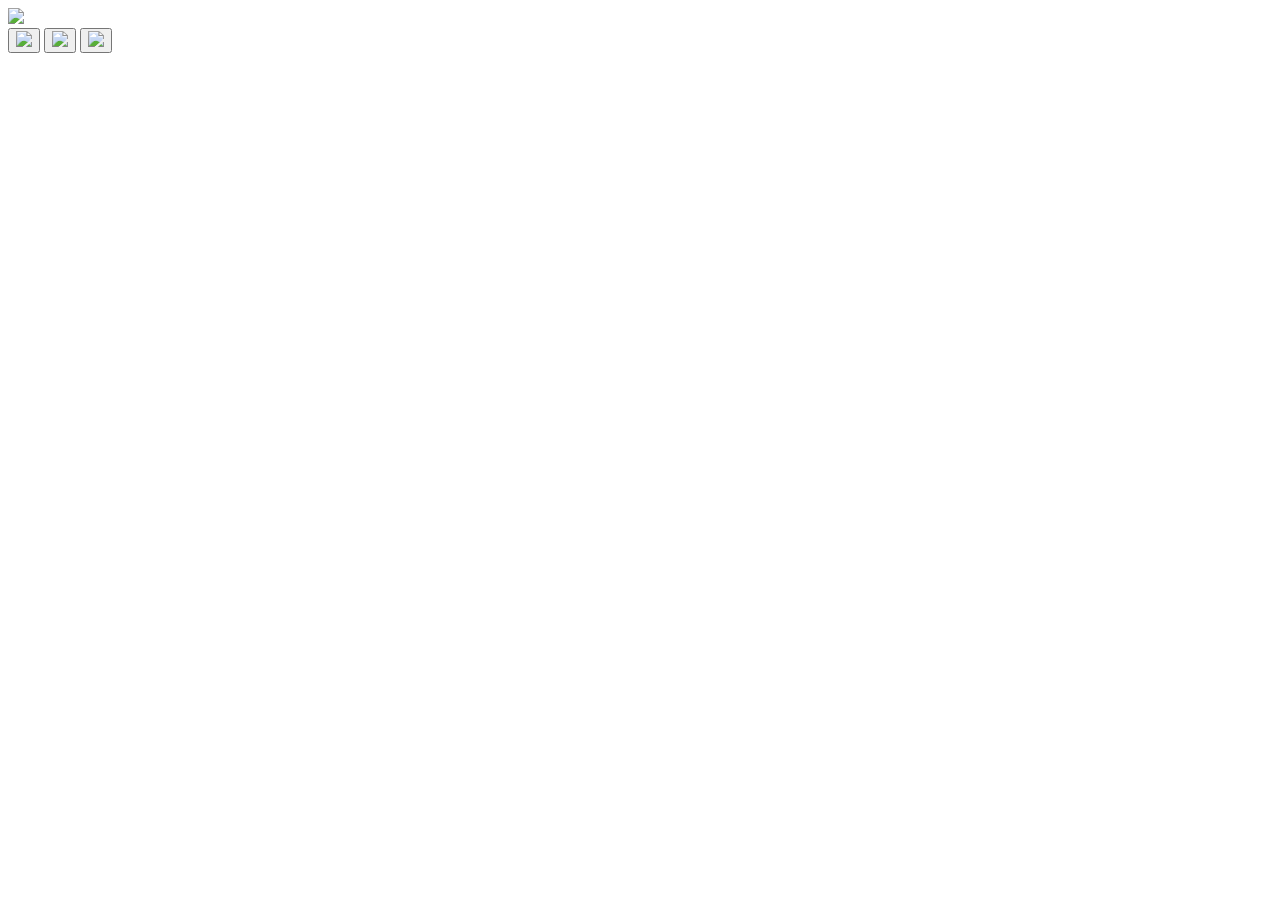
==== FreeCell.html @ 1e7ee0b5 "New project!" ====
<!DOCTYPE html>
<html lang="en">
<head>
	<meta charset="UTF-8">
	<title>FreeCell</title>
	<link rel="stylesheet" href="css/style.css">
	<script src="js/all.js"></script>
  <meta name="viewport" content="width=device-width, user-scalable=no, initial-scale=1.0, maximum-scale=1.0, minimum-scale=1.0">
</head>
<body>
	<div class="wrap">
    <div class="park">
      
    </div>
    <div class="time">
      
    </div>
    <div class="home">
      
    </div>
    <div class="square">
      
    </div>
    <div class="logo"><a href="https://challenge.thef2e.com/user/316?schedule=2898#works-2898" target="blink"><img src="img/icon_logo.png"></a></div>
    <div class="btngroup">
      <button class="undo btn"><img src="img/icon_undo.png"></button>
      <button class="hint btn"><img src="img/icon_hint.png"></button>
      <button class="restart btn"><img src="img/icon_restart.png"></button>
    </div>
  </div>
</body>
</html>
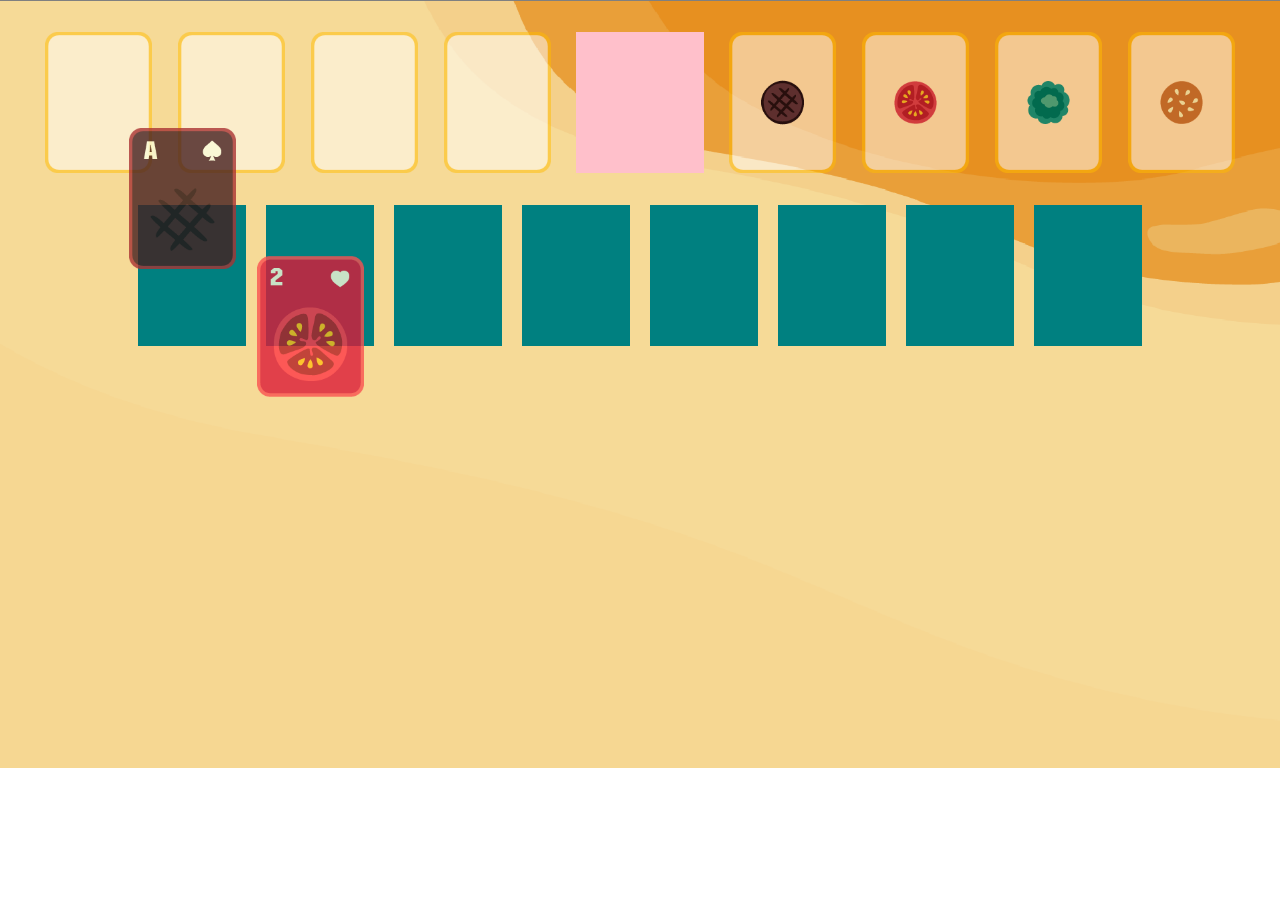
==== commit 53148954: "right on target!" ====
--- a/FreeCell.html
+++ b/FreeCell.html
@@ -7,25 +7,28 @@
 	<script src="js/all.js"></script>
   <meta name="viewport" content="width=device-width, user-scalable=no, initial-scale=1.0, maximum-scale=1.0, minimum-scale=1.0">
 </head>
-<body>
-	<div class="wrap">
-    <div class="park">
-      
-    </div>
-    <div class="time">
-      
-    </div>
-    <div class="home">
-      
-    </div>
-    <div class="square">
-      
-    </div>
-    <div class="logo"><a href="https://challenge.thef2e.com/user/316?schedule=2898#works-2898" target="blink"><img src="img/icon_logo.png"></a></div>
-    <div class="btngroup">
-      <button class="undo btn"><img src="img/icon_undo.png"></button>
-      <button class="hint btn"><img src="img/icon_hint.png"></button>
-      <button class="restart btn"><img src="img/icon_restart.png"></button>
+<body onmousedown="boardMouseDown(event)" onmousemove="boardMouseMove(event)" onmouseup="boradMouseUp(event)">
+	<div class="gameboard">
+    <div id="c1" class="card" onmousedown="cardMouseDown(event)"></div>
+    <div id="c2" class="card" onmousedown="cardMouseDown(event)"></div>
+    <div class="park"></div>
+    <div class="park"></div>
+    <div class="park"></div>
+    <div class="park"></div>
+    <div class="timer"></div>
+    <div id="s0" class="home"></div>
+    <div id="h0" class="home"></div>
+    <div id="d0" class="home"></div>
+    <div id="c0" class="home"></div>
+    <div class="table">
+      <div class="square" onmousedown="return false"></div>
+      <div class="square" onmousedown="return false"></div>
+      <div class="square" onmousedown="return false"></div>
+      <div class="square" onmousedown="return false"></div>
+      <div class="square" onmousedown="return false"></div>
+      <div class="square" onmousedown="return false"></div>
+      <div class="square" onmousedown="return false"></div>
+      <div class="square" onmousedown="return false"></div>
     </div>
   </div>
 </body>
--- a/css/style.css
+++ b/css/style.css
@@ -0,0 +1,153 @@
+html, body, div, span, applet, object, iframe,
+h1, h2, h3, h4, h5, h6, p, blockquote, pre,
+a, abbr, acronym, address, big, cite, code,
+del, dfn, em, img, ins, kbd, q, s, samp,
+small, strike, strong, sub, sup, tt, var,
+b, u, i, center,
+dl, dt, dd, ol, ul, li,
+fieldset, form, label, legend,
+table, caption, tbody, tfoot, thead, tr, th, td,
+article, aside, canvas, details, embed,
+figure, figcaption, footer, header, hgroup,
+menu, nav, output, ruby, section, summary,
+time, mark, audio, video {
+  margin: 0;
+  padding: 0;
+  border: 0;
+  font-size: 100%;
+  font: inherit;
+  vertical-align: baseline; }
+
+/* HTML5 display-role reset for older browsers */
+article, aside, details, figcaption, figure,
+footer, header, hgroup, menu, nav, section {
+  display: block; }
+
+body {
+  line-height: 1; }
+
+ol, ul {
+  list-style: none; }
+
+blockquote, q {
+  quotes: none; }
+
+blockquote:before, blockquote:after,
+q:before, q:after {
+  content: '';
+  content: none; }
+
+table {
+  border-collapse: collapse;
+  border-spacing: 0; }
+
+.gameboard {
+  width: 100%;
+  height: 60vw;
+  padding: 2.5vw;
+  background-color: gray;
+  display: flex;
+  justify-content: space-around;
+  flex-wrap: wrap;
+  align-items: flex-start;
+  box-sizing: border-box;
+  background-image: url(../img/freecell_bg.png);
+  -webkit-background-size: contain;
+  background-size: contain;
+  background-repeat: no-repeat;
+  background-position: center center;
+}
+
+.park {
+  width: 8.5vw;
+  height: 11vw;
+  background-image: url(../card/p.png);
+  -webkit-background-size: contain;
+  background-size: contain;
+  background-repeat: no-repeat;
+  background-position: center center;
+}
+
+.timer {
+  width: 10vw;
+  height: 11vw;
+  background-color: pink;
+}
+
+.home {
+  width: 8.5vw;
+  height: 11vw;
+}
+
+#s0 {
+  background-image: url(../card/s0.png);
+  -webkit-background-size: contain;
+  background-size: contain;
+  background-repeat: no-repeat;
+  background-position: center center;
+}
+
+#h0 {
+  background-image: url(../card/h0.png);
+  -webkit-background-size: contain;
+  background-size: contain;
+  background-repeat: no-repeat;
+  background-position: center center;
+}
+
+#d0 {
+  background-image: url(../card/d0.png);
+  -webkit-background-size: contain;
+  background-size: contain;
+  background-repeat: no-repeat;
+  background-position: center center;
+}
+
+#c0 {
+  background-image: url(../card/c0.png);
+  -webkit-background-size: contain;
+  background-size: contain;
+  background-repeat: no-repeat;
+  background-position: center center;
+}
+
+.table {
+  width: 78.5vw;
+  height: 41.5vw;
+  padding-top: 2.5vw;
+  display: flex;
+  justify-content: space-between;
+}
+
+.square {
+  width: 8.5vw;
+  height: 11vw;
+  background-color: teal;
+}
+
+.card {
+  width: 8.5vw;
+  height: 11vw;
+  opacity: .8;
+  position: absolute;
+}
+
+#c1 {
+  background-image: url(../card/card_01.png);
+  -webkit-background-size: contain;
+  background-size: contain;
+  background-repeat: no-repeat;
+  background-position: center center;
+  top: 10vw;
+  left: 10vw;
+}
+
+#c2 {
+  background-image: url(../card/card_15.png);
+  -webkit-background-size: contain;
+  background-size: contain;
+  background-repeat: no-repeat;
+  background-position: center center;
+  top: 20vw;
+  left: 20vw;
+}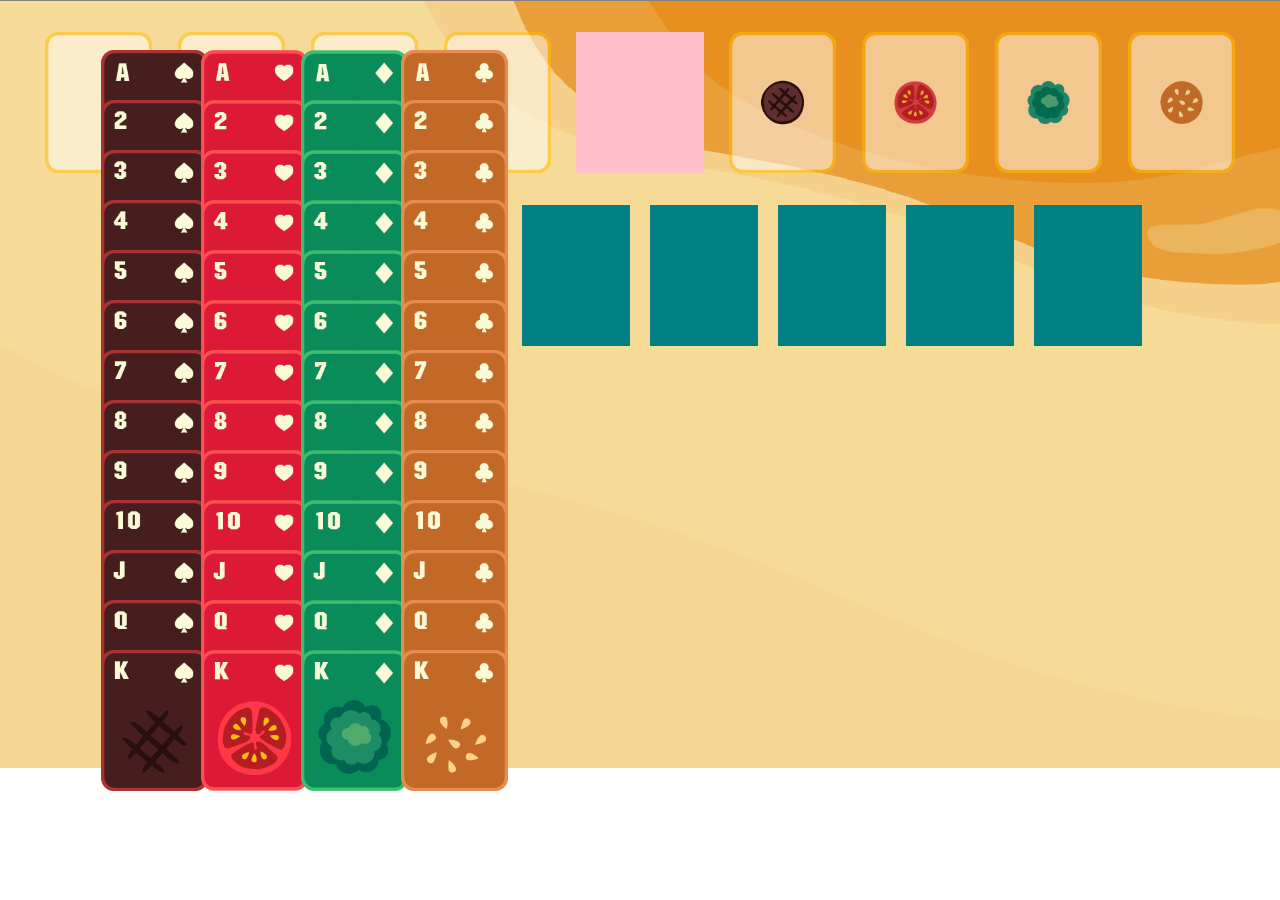
==== commit 451b3af8: "too late!!!" ====
--- a/FreeCell.html
+++ b/FreeCell.html
@@ -9,8 +9,6 @@
 </head>
 <body onmousedown="boardMouseDown(event)" onmousemove="boardMouseMove(event)" onmouseup="boradMouseUp(event)">
 	<div class="gameboard">
-    <div id="c1" class="card" onmousedown="cardMouseDown(event)"></div>
-    <div id="c2" class="card" onmousedown="cardMouseDown(event)"></div>
     <div class="park"></div>
     <div class="park"></div>
     <div class="park"></div>
--- a/css/style.css
+++ b/css/style.css
@@ -128,26 +128,10 @@
 .card {
   width: 8.5vw;
   height: 11vw;
-  opacity: .8;
   position: absolute;
-}
-
-#c1 {
-  background-image: url(../card/card_01.png);
   -webkit-background-size: contain;
   background-size: contain;
   background-repeat: no-repeat;
   background-position: center center;
-  top: 10vw;
-  left: 10vw;
+  /*transition: top 0.2s;*/
 }
-
-#c2 {
-  background-image: url(../card/card_15.png);
-  -webkit-background-size: contain;
-  background-size: contain;
-  background-repeat: no-repeat;
-  background-position: center center;
-  top: 20vw;
-  left: 20vw;
-}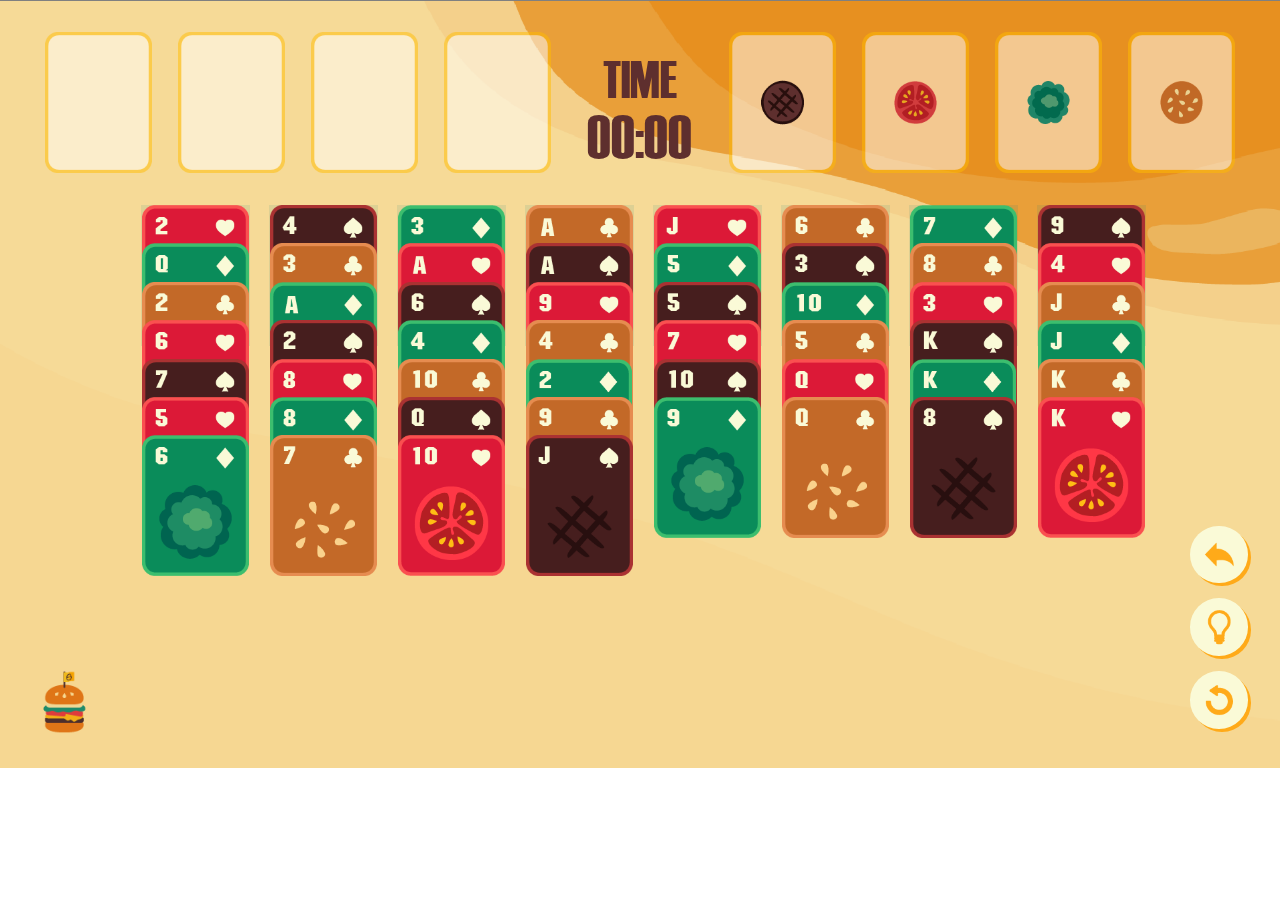
==== commit 9ab0b1e0: "almost done!" ====
--- a/FreeCell.html
+++ b/FreeCell.html
@@ -5,28 +5,45 @@
 	<title>FreeCell</title>
 	<link rel="stylesheet" href="css/style.css">
 	<script src="js/all.js"></script>
-  <meta name="viewport" content="width=device-width, user-scalable=no, initial-scale=1.0, maximum-scale=1.0, minimum-scale=1.0">
 </head>
 <body onmousedown="boardMouseDown(event)" onmousemove="boardMouseMove(event)" onmouseup="boradMouseUp(event)">
 	<div class="gameboard">
-    <div class="park"></div>
-    <div class="park"></div>
-    <div class="park"></div>
-    <div class="park"></div>
-    <div class="timer"></div>
-    <div id="s0" class="home"></div>
+    <div class="up">
+    <div id="p0" class="park"></div>
+    <div id="p1" class="park"></div>
+    <div id="p2" class="park"></div>
+    <div id="p3" class="park"></div>
+    <div class="timer">
+      <h2>TIME</h2>
+      <div id="clock"></div>
+    </div>
     <div id="h0" class="home"></div>
-    <div id="d0" class="home"></div>
-    <div id="c0" class="home"></div>
+    <div id="h1" class="home"></div>
+    <div id="h2" class="home"></div>
+    <div id="h3" class="home"></div>
+    </div>
+    <div class="logo">
+      <a href="https://challenge.thef2e.com/user/316?schedule=2898#works-2898" target="blink"><img src="img/icon_logo.png" alt="logo"></a>
+    </div>
     <div class="table">
-      <div class="square" onmousedown="return false"></div>
-      <div class="square" onmousedown="return false"></div>
-      <div class="square" onmousedown="return false"></div>
-      <div class="square" onmousedown="return false"></div>
-      <div class="square" onmousedown="return false"></div>
-      <div class="square" onmousedown="return false"></div>
-      <div class="square" onmousedown="return false"></div>
-      <div class="square" onmousedown="return false"></div>
+      <div id="s0" class="square" onmousedown="return false"></div>
+      <div id="s1" class="square" onmousedown="return false"></div>
+      <div id="s2" class="square" onmousedown="return false"></div>
+      <div id="s3" class="square" onmousedown="return false"></div>
+      <div id="s4" class="square" onmousedown="return false"></div>
+      <div id="s5" class="square" onmousedown="return false"></div>
+      <div id="s6" class="square" onmousedown="return false"></div>
+      <div id="s7" class="square" onmousedown="return false"></div>
+    </div>
+    <div class="button">
+      <button id="undo"><img src="img/icon_undo.png"></button>
+      <button id="hint"><img src="img/icon_hint.png"></button>
+      <button id="restart"><img src="img/icon_restart.png"></button>
+    </div>
+    <div id="restartwindow">
+      <h2>START A NEW GAME?</h2>
+      <a id="no" href="#">NO</a>
+      <a id="yes" href="#">YES</a>
     </div>
   </div>
 </body>
--- a/css/style.css
+++ b/css/style.css
@@ -41,13 +41,27 @@
   border-collapse: collapse;
   border-spacing: 0; }
 
+@font-face {
+  font-family: Haettenschweiler-Regular;
+  src: local("Haettenschweiler-Regular"),
+    local("Haettenschweiler-Regular"),
+    url(Haettenschweiler-Regular.ttf);
+  font-weight: bold;
+}
+
+body {
+  color: #5E2F2E;
+  font-family: Haettenschweiler-Regular;
+  overflow: hidden;
+}
+
 .gameboard {
   width: 100%;
   height: 60vw;
   padding: 2.5vw;
   background-color: gray;
   display: flex;
-  justify-content: space-around;
+  justify-content: space-between;
   flex-wrap: wrap;
   align-items: flex-start;
   box-sizing: border-box;
@@ -58,6 +72,13 @@
   background-position: center center;
 }
 
+.up {
+  width: 100%;
+  height: 11vw;
+  display: flex;
+  justify-content: space-around;
+}
+
 .park {
   width: 8.5vw;
   height: 11vw;
@@ -71,44 +92,49 @@
 .timer {
   width: 10vw;
   height: 11vw;
-  background-color: pink;
+  display: flex;
+  justify-content: center;
+  align-items: center;
+  flex-wrap: wrap;
+}
+
+.timer h2 {
+  text-align: center;
+  font-size: 4.1vw;
+  font-weight: bold;
+  padding-top: 1.5vw;
+}
+
+#clock {
+  text-align: center;
+  font-size: 4.8vw;
+  font-weight: bold;
+  padding-bottom: 2vw;
 }
 
 .home {
   width: 8.5vw;
   height: 11vw;
-}
-
-#s0 {
+  -webkit-background-size: contain;
+  background-size: contain;
+  background-repeat: no-repeat;
+  background-position: center center;
+}
+
+#h0 {
   background-image: url(../card/s0.png);
-  -webkit-background-size: contain;
-  background-size: contain;
-  background-repeat: no-repeat;
-  background-position: center center;
-}
-
-#h0 {
+}
+
+#h1 {
   background-image: url(../card/h0.png);
-  -webkit-background-size: contain;
-  background-size: contain;
-  background-repeat: no-repeat;
-  background-position: center center;
-}
-
-#d0 {
+}
+
+#h2 {
   background-image: url(../card/d0.png);
-  -webkit-background-size: contain;
-  background-size: contain;
-  background-repeat: no-repeat;
-  background-position: center center;
-}
-
-#c0 {
+}
+
+#h3 {
   background-image: url(../card/c0.png);
-  -webkit-background-size: contain;
-  background-size: contain;
-  background-repeat: no-repeat;
-  background-position: center center;
 }
 
 .table {
@@ -123,6 +149,7 @@
   width: 8.5vw;
   height: 11vw;
   background-color: teal;
+  opacity: .1;
 }
 
 .card {
@@ -135,3 +162,90 @@
   background-position: center center;
   /*transition: top 0.2s;*/
 }
+
+.logo {
+  -ms-align-self: flex-end;
+  align-self: flex-end;
+}
+
+.logo img {  
+  width: 5vw;
+  height: 5vw;
+}
+
+.button {
+  width: 4.5vw;
+  height: 17vw;
+  -ms-align-self: flex-end;
+  align-self: flex-end;
+  display: flex;
+  flex-direction: column;
+  justify-content: space-around;
+}
+
+.button button {
+  width: 4.5vw;
+  height: 4.5vw;
+  border-radius: 50%;
+  border: none;
+  background-color: #FAFAD7;
+  display: inline-block;
+  cursor: pointer;
+  box-sizing: border-box;
+  box-shadow: 3px 3px #FFAA19;
+}
+
+.button button:active {
+  box-shadow: 0 0 0 1px rgba(255,170,25, 0.15) inset, 0 0 6px rgba(255,170,25, 0.20) inset;
+}
+
+.button button>img:active {
+  transform: translateY(-.1vw);
+}
+
+.button img {
+  width: 3vw;
+  height: 3vw;
+  text-align: center;
+  vertical-align: middle;
+}
+
+#restartwindow {
+  display: none;
+  width: 42vw;
+  height: 21vw;
+  z-index: 100;
+  background-color: #FAFAD7;
+  border: 5px solid #FFBC00;
+  border-radius: 50px;
+  font-size: 4.1vw;
+  justify-content: space-around;
+  align-items: center;
+  flex-wrap: wrap;
+}
+
+#restartwindow h2 {
+  width: 100%;
+  text-align: center;
+  padding-top: 3.5vw;
+}
+
+#restartwindow a {
+  text-decoration: none;
+}
+
+#no {
+  color: #FA5050;
+  margin-bottom: 3vw;
+  margin-left: 5vw;
+}
+
+#yes {
+  color: #3CBE6E;
+  margin-bottom: 3vw;
+  margin-right: 5vw;
+}
+
+.slowmove {
+  transition: top .5s, left .5s;
+}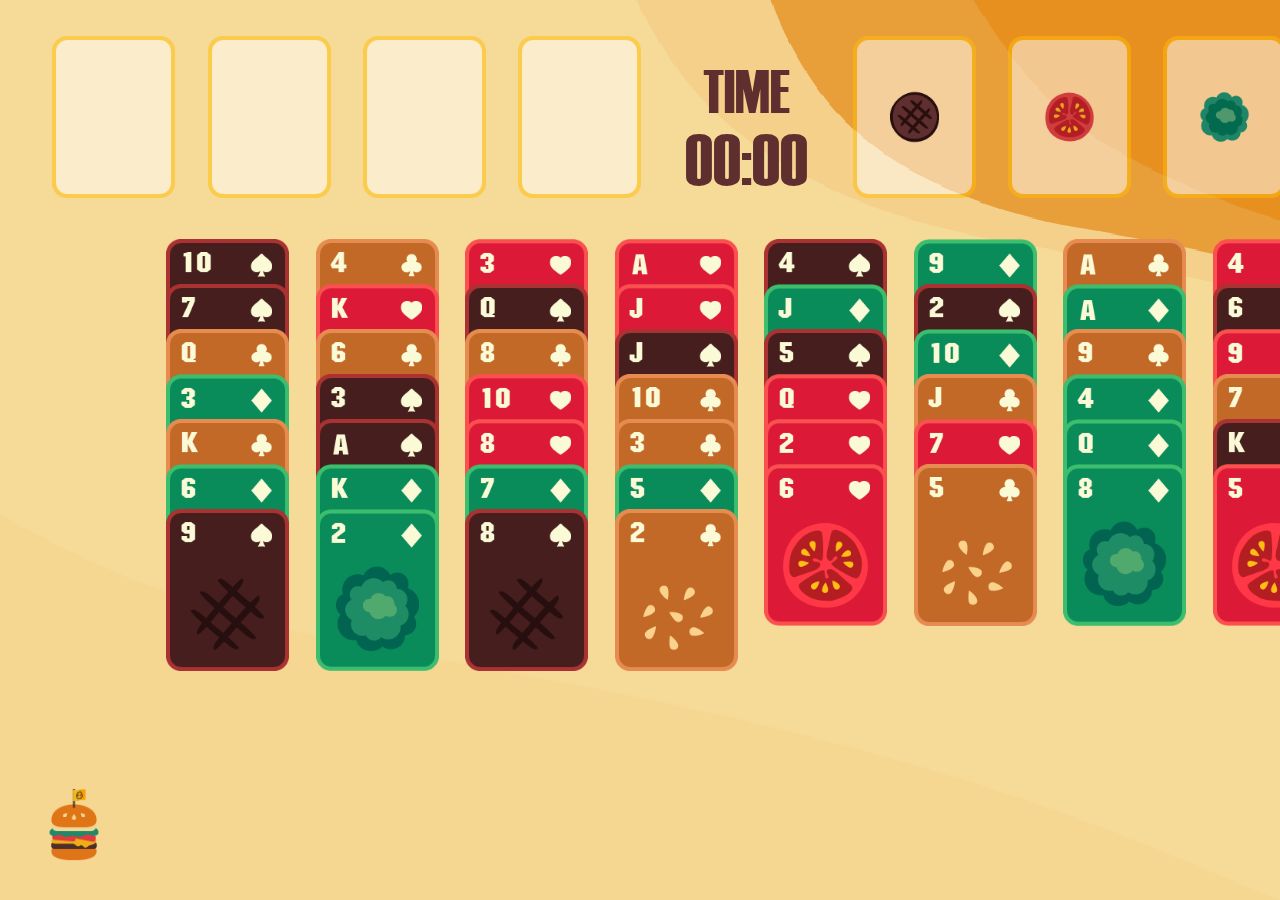
==== commit 90a39f1b: "80%" ====
--- a/FreeCell.html
+++ b/FreeCell.html
@@ -4,6 +4,7 @@
 	<meta charset="UTF-8">
 	<title>FreeCell</title>
 	<link rel="stylesheet" href="css/style.css">
+  <script src="js/freecell.js"></script>
 	<script src="js/all.js"></script>
 </head>
 <body onmousedown="boardMouseDown(event)" onmousemove="boardMouseMove(event)" onmouseup="boradMouseUp(event)">
@@ -38,7 +39,7 @@
     <div class="button">
       <button id="undo"><img src="img/icon_undo.png"></button>
       <button id="hint"><img src="img/icon_hint.png"></button>
-      <button id="restart"><img src="img/icon_restart.png"></button>
+      <button id="restart" onclick="restart(event)"><img src="img/icon_restart.png"></button>
     </div>
     <div id="restartwindow">
       <h2>START A NEW GAME?</h2>
--- a/css/style.css
+++ b/css/style.css
@@ -53,19 +53,19 @@
   color: #5E2F2E;
   font-family: Haettenschweiler-Regular;
   overflow: hidden;
+  background-image: url(../img/freecell_bg.png);
 }
 
 .gameboard {
-  width: 100%;
-  height: 60vw;
-  padding: 2.5vw;
-  background-color: gray;
+  width: 166vh;
+  height: 100vh;
+  padding: 4vh;
+  margin: 0 auto;
   display: flex;
   justify-content: space-between;
   flex-wrap: wrap;
   align-items: flex-start;
   box-sizing: border-box;
-  background-image: url(../img/freecell_bg.png);
   -webkit-background-size: contain;
   background-size: contain;
   background-repeat: no-repeat;
@@ -73,15 +73,15 @@
 }
 
 .up {
-  width: 100%;
-  height: 11vw;
+  width: 166vh;
+  height: 18vh;
   display: flex;
   justify-content: space-around;
 }
 
 .park {
-  width: 8.5vw;
-  height: 11vw;
+  width: 14vh;
+  height: 18vh;
   background-image: url(../card/p.png);
   -webkit-background-size: contain;
   background-size: contain;
@@ -90,8 +90,8 @@
 }
 
 .timer {
-  width: 10vw;
-  height: 11vw;
+  width: 16.6vh;
+  height: 18vh;
   display: flex;
   justify-content: center;
   align-items: center;
@@ -100,21 +100,21 @@
 
 .timer h2 {
   text-align: center;
-  font-size: 4.1vw;
+  font-size: 6.8vh;
   font-weight: bold;
-  padding-top: 1.5vw;
+  padding-top: 2.5vh;
 }
 
 #clock {
   text-align: center;
-  font-size: 4.8vw;
+  font-size: 8vh;
   font-weight: bold;
-  padding-bottom: 2vw;
+  padding-bottom: 3.3vh;
 }
 
 .home {
-  width: 8.5vw;
-  height: 11vw;
+  width: 14vh;
+  height: 18vh;
   -webkit-background-size: contain;
   background-size: contain;
   background-repeat: no-repeat;
@@ -138,23 +138,21 @@
 }
 
 .table {
-  width: 78.5vw;
-  height: 41.5vw;
-  padding-top: 2.5vw;
+  width: 130.3vh;
+  height: 69vh;
+  padding-top: 4vh;
   display: flex;
   justify-content: space-between;
 }
 
 .square {
-  width: 8.5vw;
-  height: 11vw;
-  background-color: teal;
-  opacity: .1;
+  width: 14vh;
+  height: 18vh;
 }
 
 .card {
-  width: 8.5vw;
-  height: 11vw;
+  width: 14vh;
+  height: 18vh;
   position: absolute;
   -webkit-background-size: contain;
   background-size: contain;
@@ -169,13 +167,13 @@
 }
 
 .logo img {  
-  width: 5vw;
-  height: 5vw;
+  width: 8.3vh;
+  height: 8.3vh;
 }
 
 .button {
-  width: 4.5vw;
-  height: 17vw;
+  width: 7.5vh;
+  height: 28vh;
   -ms-align-self: flex-end;
   align-self: flex-end;
   display: flex;
@@ -184,8 +182,8 @@
 }
 
 .button button {
-  width: 4.5vw;
-  height: 4.5vw;
+  width: 7.5vh;
+  height: 7.5vh;
   border-radius: 50%;
   border: none;
   background-color: #FAFAD7;
@@ -200,25 +198,25 @@
 }
 
 .button button>img:active {
-  transform: translateY(-.1vw);
+  transform: translateY(-.1vh);
 }
 
 .button img {
-  width: 3vw;
-  height: 3vw;
+  width: 5vh;
+  height: 5vh;
   text-align: center;
   vertical-align: middle;
 }
 
 #restartwindow {
   display: none;
-  width: 42vw;
-  height: 21vw;
+  width: 70vh;
+  height: 35vh;
   z-index: 100;
   background-color: #FAFAD7;
   border: 5px solid #FFBC00;
   border-radius: 50px;
-  font-size: 4.1vw;
+  font-size: 6.8vh;
   justify-content: space-around;
   align-items: center;
   flex-wrap: wrap;
@@ -227,7 +225,7 @@
 #restartwindow h2 {
   width: 100%;
   text-align: center;
-  padding-top: 3.5vw;
+  padding-top: 5.8vh;
 }
 
 #restartwindow a {
@@ -236,14 +234,14 @@
 
 #no {
   color: #FA5050;
-  margin-bottom: 3vw;
-  margin-left: 5vw;
+  margin-bottom: 5vh;
+  margin-left: 8.3vh;
 }
 
 #yes {
   color: #3CBE6E;
-  margin-bottom: 3vw;
-  margin-right: 5vw;
+  margin-bottom: 5vh;
+  margin-right: 8.3vh;
 }
 
 .slowmove {
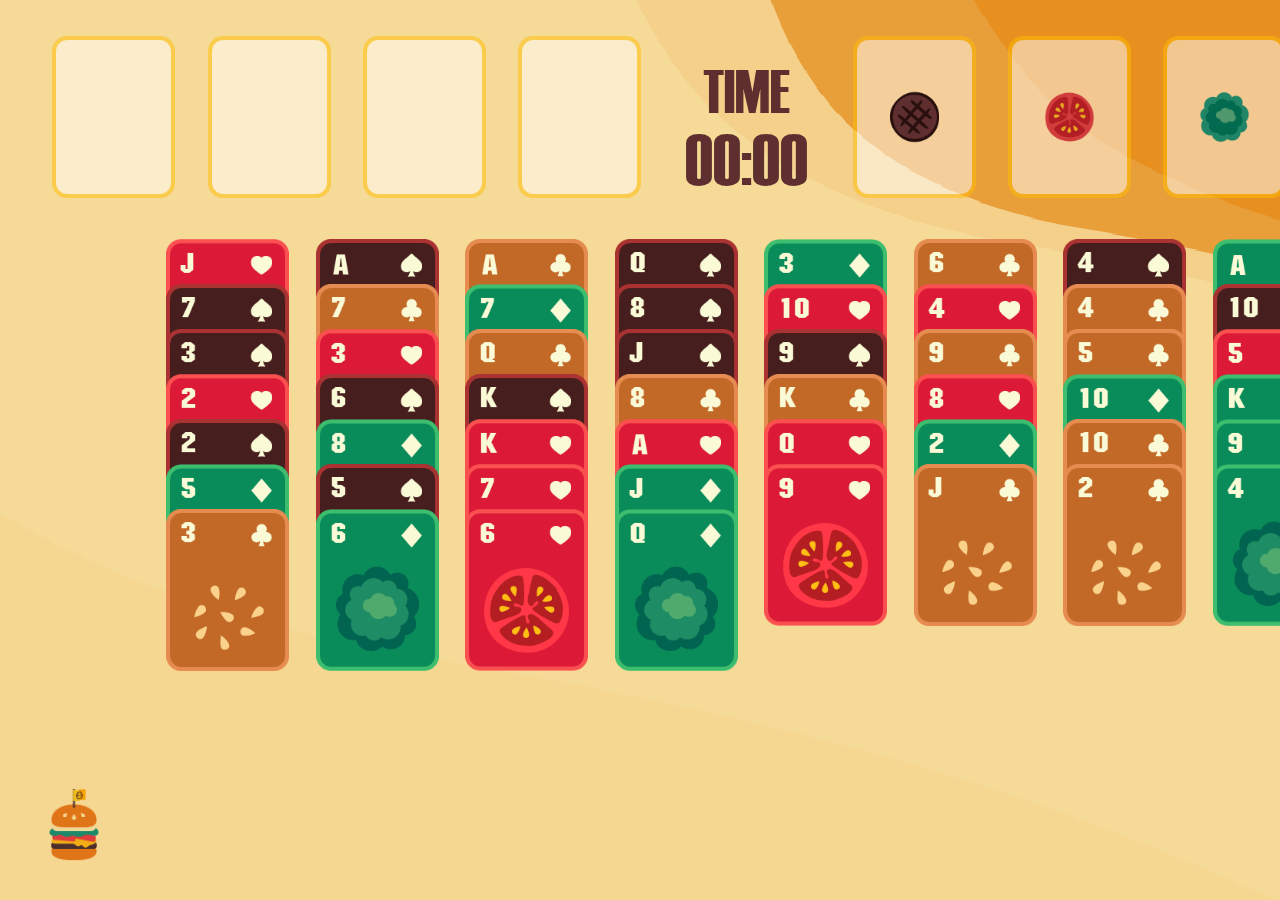
==== commit 5d9f7696: "need sleep.." ====
--- a/FreeCell.html
+++ b/FreeCell.html
@@ -7,7 +7,7 @@
   <script src="js/freecell.js"></script>
 	<script src="js/all.js"></script>
 </head>
-<body onmousedown="boardMouseDown(event)" onmousemove="boardMouseMove(event)" onmouseup="boradMouseUp(event)">
+<body onmousedown="boardMouseDown(event)" onmousemove="boardMouseMove(event)" onmouseup="boardMouseUp(event)">
 	<div class="gameboard">
     <div class="up">
     <div id="p0" class="park"></div>
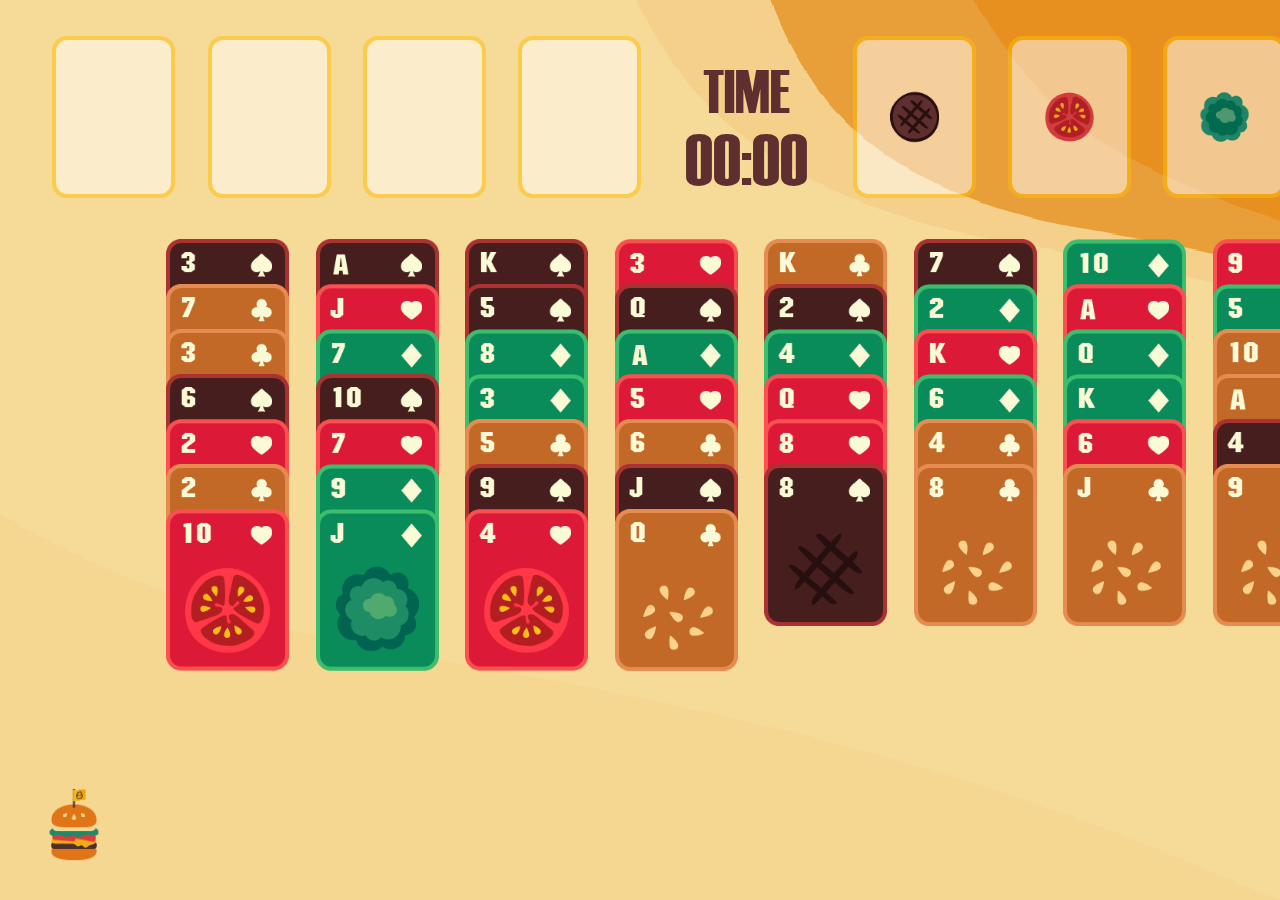
==== commit 63c48fc5: "fire!" ====
--- a/FreeCell.html
+++ b/FreeCell.html
@@ -7,7 +7,7 @@
   <script src="js/freecell.js"></script>
 	<script src="js/all.js"></script>
 </head>
-<body onmousedown="boardMouseDown(event)" onmousemove="boardMouseMove(event)" onmouseup="boardMouseUp(event)">
+<body onmousedown="return false" onmousemove="boardMouseMove(event)" onmouseup="boardMouseUp(event)">
 	<div class="gameboard">
     <div class="up">
     <div id="p0" class="park"></div>
--- a/css/style.css
+++ b/css/style.css
@@ -187,10 +187,13 @@
   border-radius: 50%;
   border: none;
   background-color: #FAFAD7;
-  display: inline-block;
   cursor: pointer;
   box-sizing: border-box;
-  box-shadow: 3px 3px #FFAA19;
+  box-shadow: .5vh .5vh #FFAA19;
+  padding: 0;
+  display: flex;
+  justify-content: center;
+  align-items: center;
 }
 
 .button button:active {
@@ -204,18 +207,19 @@
 .button img {
   width: 5vh;
   height: 5vh;
-  text-align: center;
-  vertical-align: middle;
 }
 
 #restartwindow {
+  position: absolute;
+  top: 32.5%;
+  left: calc(50% - 35vh);
   display: none;
   width: 70vh;
   height: 35vh;
   z-index: 100;
   background-color: #FAFAD7;
-  border: 5px solid #FFBC00;
-  border-radius: 50px;
+  border: 1.5vh solid #FFBC00;
+  border-radius: 10vh;
   font-size: 6.8vh;
   justify-content: space-around;
   align-items: center;
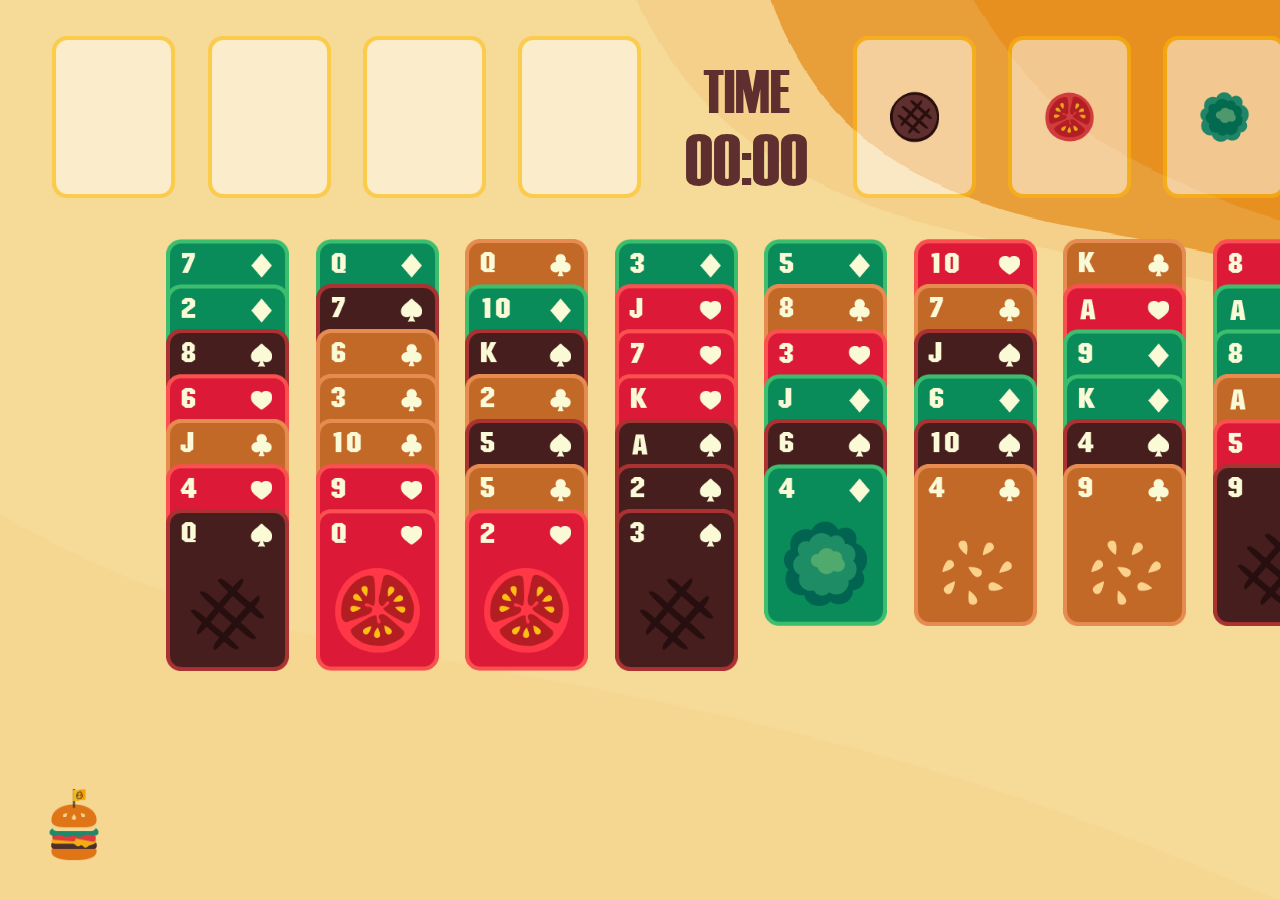
==== commit b81d8435: "add note of 'for..of'" ====
--- a/FreeCell.html
+++ b/FreeCell.html
@@ -4,6 +4,7 @@
 	<meta charset="UTF-8">
 	<title>FreeCell</title>
 	<link rel="stylesheet" href="css/style.css">
+  <link href="https://fonts.googleapis.com/css?family=Heebo&display=swap" rel="stylesheet">
   <script src="js/freecell.js"></script>
 	<script src="js/all.js"></script>
 </head>
